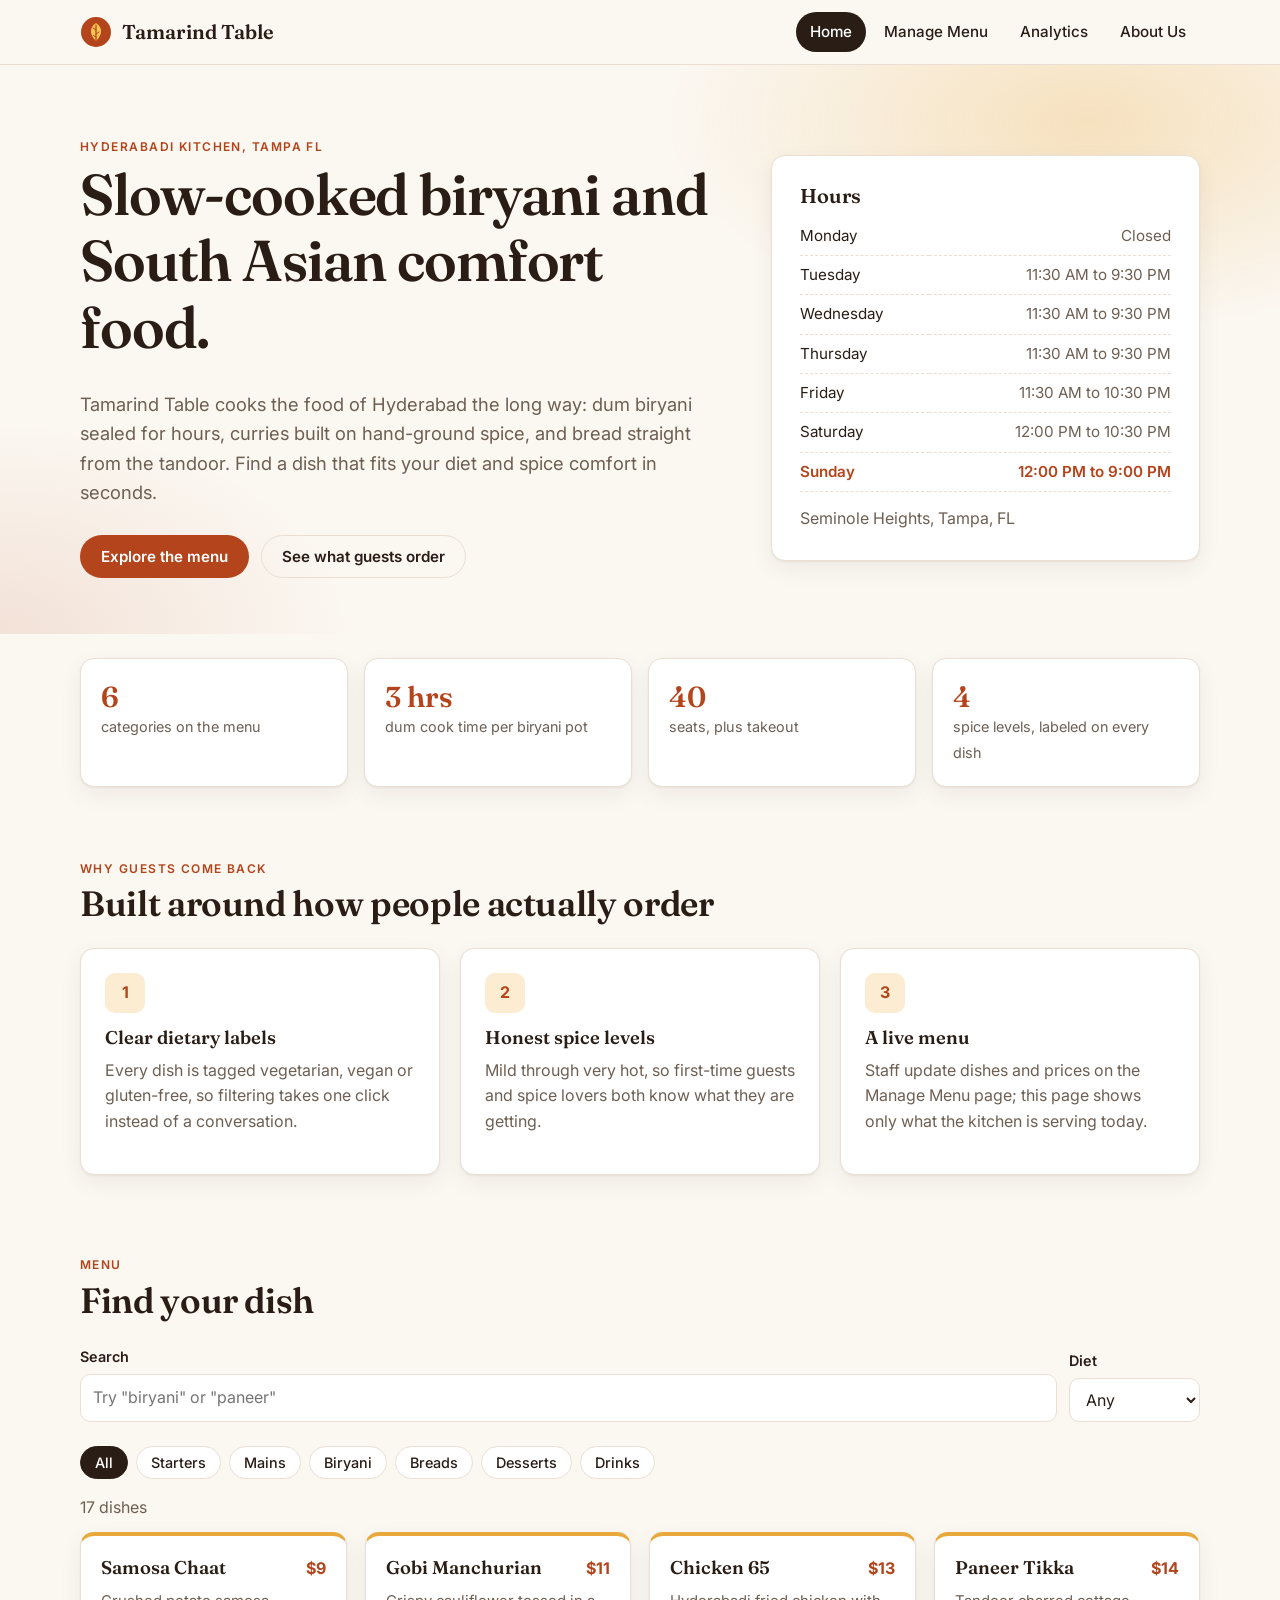
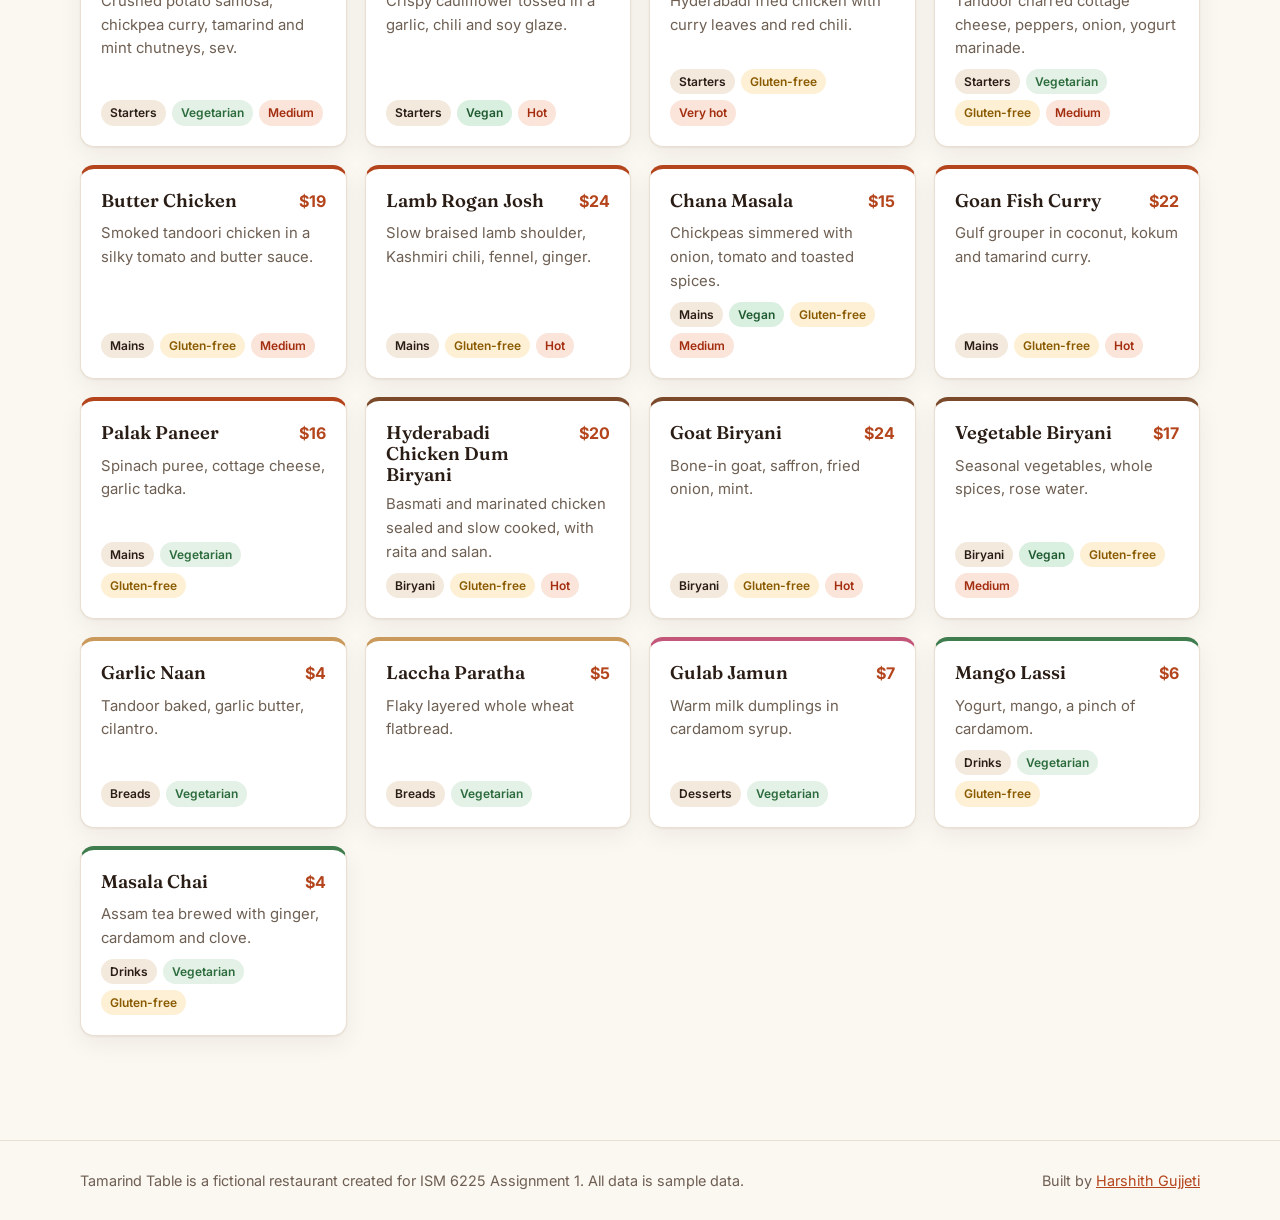
==== index.html @ 523777c0 "feat: add Tamarind Table restaurant site for Assignment 1 Home with filterable menu, mock CRUD menu " ====
<!DOCTYPE html>
<html lang="en">
<head>
  <meta charset="utf-8">
  <meta name="viewport" content="width=device-width, initial-scale=1">
  <title>Tamarind Table | Hyderabadi Kitchen in Tampa</title>
  <meta name="description" content="Tamarind Table is a Hyderabadi and South Asian kitchen in Tampa. Browse the menu by category, diet and spice level.">
  <link rel="icon" href="img/logo.svg" type="image/svg+xml">
  <link rel="preconnect" href="https://fonts.googleapis.com">
  <link rel="preconnect" href="https://fonts.gstatic.com" crossorigin>
  <link rel="stylesheet" href="https://fonts.googleapis.com/css2?family=Fraunces:opsz,wght@9..144,600&family=Inter:wght@400;500;600;700&display=swap">
  <link rel="stylesheet" href="css/main.css">
</head>
<body>
  <a class="skip" href="#main">Skip to content</a>
  <header class="site-header">
    <div class="wrap nav">
      <a class="brand" href="index.html"><img src="img/logo.svg" alt="" width="32" height="32">Tamarind Table</a>
      <button class="nav-toggle" type="button" aria-expanded="false" aria-controls="nav-links">Menu</button>
      <nav id="nav-links" aria-label="Main">
        <ul>
          <li><a href="index.html" aria-current="page">Home</a></li>
          <li><a href="managemenu.html">Manage Menu</a></li>
          <li><a href="analytics.html">Analytics</a></li>
          <li><a href="aboutus.html">About Us</a></li>
        </ul>
      </nav>
    </div>
  </header>

  <main id="main">
    <section class="hero">
      <div class="wrap hero-grid">
        <div>
          <p class="eyebrow">Hyderabadi kitchen, Tampa FL</p>
          <h1>Slow-cooked biryani and South Asian comfort food.</h1>
          <p class="lead">Tamarind Table cooks the food of Hyderabad the long way: dum biryani sealed for hours, curries built on hand-ground spice, and bread straight from the tandoor. Find a dish that fits your diet and spice comfort in seconds.</p>
          <div class="actions">
            <a class="btn btn-primary" href="#menu">Explore the menu</a>
            <a class="btn btn-ghost" href="analytics.html">See what guests order</a>
          </div>
        </div>
        <aside class="card hero-card" aria-labelledby="hours-title">
          <h2 id="hours-title">Hours</h2>
          <table class="hours">
            <tr data-day="1"><td>Monday</td><td>Closed</td></tr>
            <tr data-day="2"><td>Tuesday</td><td>11:30 AM to 9:30 PM</td></tr>
            <tr data-day="3"><td>Wednesday</td><td>11:30 AM to 9:30 PM</td></tr>
            <tr data-day="4"><td>Thursday</td><td>11:30 AM to 9:30 PM</td></tr>
            <tr data-day="5"><td>Friday</td><td>11:30 AM to 10:30 PM</td></tr>
            <tr data-day="6"><td>Saturday</td><td>12:00 PM to 10:30 PM</td></tr>
            <tr data-day="0"><td>Sunday</td><td>12:00 PM to 9:00 PM</td></tr>
          </table>
          <p class="muted" style="margin:14px 0 0">Seminole Heights, Tampa, FL</p>
        </aside>
      </div>
    </section>

    <section class="section" style="padding-top:24px">
      <div class="wrap stats">
        <div class="card stat"><b>6</b><span>categories on the menu</span></div>
        <div class="card stat"><b>3 hrs</b><span>dum cook time per biryani pot</span></div>
        <div class="card stat"><b>40</b><span>seats, plus takeout</span></div>
        <div class="card stat"><b>4</b><span>spice levels, labeled on every dish</span></div>
      </div>
    </section>

    <section class="section" style="padding-top:8px">
      <div class="wrap">
        <p class="eyebrow">Why guests come back</p>
        <h2>Built around how people actually order</h2>
        <div class="features" style="margin-top:24px">
          <div class="card feature"><div class="icon" aria-hidden="true">1</div><h3>Clear dietary labels</h3><p class="muted">Every dish is tagged vegetarian, vegan or gluten-free, so filtering takes one click instead of a conversation.</p></div>
          <div class="card feature"><div class="icon" aria-hidden="true">2</div><h3>Honest spice levels</h3><p class="muted">Mild through very hot, so first-time guests and spice lovers both know what they are getting.</p></div>
          <div class="card feature"><div class="icon" aria-hidden="true">3</div><h3>A live menu</h3><p class="muted">Staff update dishes and prices on the Manage Menu page; this page shows only what the kitchen is serving today.</p></div>
        </div>
      </div>
    </section>

    <section class="section" id="menu" style="padding-top:16px">
      <div class="wrap">
        <p class="eyebrow">Menu</p>
        <h2>Find your dish</h2>
        <div class="toolbar">
          <div class="grow">
            <label for="menu-search">Search</label>
            <input type="search" id="menu-search" placeholder="Try &quot;biryani&quot; or &quot;paneer&quot;">
          </div>
          <div>
            <label for="diet-filter">Diet</label>
            <select id="diet-filter">
              <option value="">Any</option>
              <option value="veg">Vegetarian</option>
              <option value="vegan">Vegan</option>
              <option value="gf">Gluten-free</option>
            </select>
          </div>
        </div>
        <div class="chips" id="category-chips" role="group" aria-label="Filter by category"></div>
        <p class="muted" id="menu-count" aria-live="polite" style="margin:16px 0 12px"></p>
        <div class="menu-grid" id="menu-grid"></div>
      </div>
    </section>
  </main>

  <footer class="site-footer">
    <div class="wrap">
      <span>Tamarind Table is a fictional restaurant created for ISM 6225 Assignment 1. All data is sample data.</span>
      <span>Built by <a href="aboutus.html">Harshith Gujjeti</a></span>
    </div>
  </footer>
  <script src="js/main.js" defer></script>
</body>
</html>
---- css/main.css ----
/* Tamarind Table: one shared stylesheet for every page */
:root {
  --bg: #fbf7f1;
  --surface: #ffffff;
  --ink: #2a1d15;
  --muted: #6e5f53;
  --line: #eadfd2;
  --accent: #b4441b;
  --accent-ink: #8f3412;
  --saffron: #e9a83b;
  --leaf: #3f7d4e;
  --radius: 14px;
  --shadow: 0 1px 2px rgba(42, 29, 21, .06), 0 8px 24px rgba(42, 29, 21, .06);
  --serif: "Fraunces", Georgia, serif;
  --sans: "Inter", system-ui, -apple-system, "Segoe UI", sans-serif;
}

* { box-sizing: border-box; }
html { scroll-behavior: smooth; }
body {
  margin: 0;
  background: var(--bg);
  color: var(--ink);
  font: 16px/1.6 var(--sans);
}
img { max-width: 100%; display: block; }
a { color: var(--accent); }
a:hover { color: var(--accent-ink); }
h1, h2, h3 { font-family: var(--serif); line-height: 1.15; margin: 0 0 .5em; font-weight: 600; }
h1 { font-size: clamp(2.2rem, 5vw, 3.6rem); letter-spacing: -.02em; }
h2 { font-size: clamp(1.6rem, 3vw, 2.2rem); letter-spacing: -.01em; }
h3 { font-size: 1.15rem; }
p { margin: 0 0 1em; }
:focus-visible { outline: 3px solid var(--saffron); outline-offset: 2px; border-radius: 4px; }

.wrap { width: min(1120px, 100% - 32px); margin-inline: auto; }
.section { padding: 64px 0; }
.eyebrow { text-transform: uppercase; letter-spacing: .12em; font-size: .75rem; font-weight: 600; color: var(--accent); margin-bottom: .5em; }
.lead { font-size: 1.15rem; color: var(--muted); max-width: 60ch; }
.muted { color: var(--muted); }

.skip { position: absolute; left: -999px; top: 8px; background: var(--ink); color: #fff; padding: 8px 14px; border-radius: 8px; z-index: 100; }
.skip:focus { left: 8px; }

/* Header + nav (same on every page) */
.site-header { position: sticky; top: 0; z-index: 50; background: rgba(251, 247, 241, .92); backdrop-filter: blur(8px); border-bottom: 1px solid var(--line); }
.nav { display: flex; align-items: center; justify-content: space-between; min-height: 64px; gap: 16px; }
.brand { display: flex; align-items: center; gap: 10px; text-decoration: none; color: var(--ink); font-family: var(--serif); font-size: 1.25rem; font-weight: 600; }
.nav ul { list-style: none; display: flex; gap: 4px; margin: 0; padding: 0; }
.nav ul a { display: block; padding: 8px 14px; border-radius: 999px; color: var(--ink); text-decoration: none; font-weight: 500; font-size: .95rem; }
.nav ul a:hover { background: #f3e9dc; }
.nav ul a[aria-current="page"] { background: var(--ink); color: #fff; }
.nav-toggle { display: none; background: none; border: 1px solid var(--line); border-radius: 8px; padding: 8px 12px; font: inherit; color: var(--ink); cursor: pointer; }

@media (max-width: 760px) {
  .nav-toggle { display: block; }
  .nav nav { display: none; position: absolute; left: 0; right: 0; top: 64px; background: var(--bg); border-bottom: 1px solid var(--line); padding: 8px 16px 16px; }
  .nav-open .nav nav { display: block; }
  .nav ul { flex-direction: column; }
}

/* Buttons + form controls */
.btn { display: inline-flex; align-items: center; justify-content: center; gap: 8px; padding: 11px 20px; border-radius: 999px; border: 1px solid transparent; font: 600 .95rem var(--sans); cursor: pointer; text-decoration: none; transition: background .15s, transform .15s; }
.btn:active { transform: translateY(1px); }
.btn-primary { background: var(--accent); color: #fff; }
.btn-primary:hover { background: var(--accent-ink); color: #fff; }
.btn-ghost { background: transparent; border-color: var(--line); color: var(--ink); }
.btn-ghost:hover { background: #f3e9dc; color: var(--ink); }
.btn-sm { padding: 6px 12px; font-size: .85rem; }
.btn-danger { background: transparent; border-color: #f0c9bb; color: #a32d0f; }
.btn-danger:hover { background: #fbe9e2; color: #a32d0f; }

label { font-weight: 600; font-size: .9rem; display: block; margin-bottom: 6px; }
input[type="text"], input[type="number"], input[type="search"], select, textarea {
  width: 100%; padding: 10px 12px; border: 1px solid var(--line); border-radius: 10px; background: #fff; font: inherit; color: var(--ink);
}
input:focus, select:focus, textarea:focus { outline: 2px solid var(--saffron); border-color: var(--saffron); }
textarea { resize: vertical; min-height: 80px; }

.card { background: var(--surface); border: 1px solid var(--line); border-radius: var(--radius); box-shadow: var(--shadow); }

/* Home: hero */
.hero { padding: 72px 0 56px; background:
  radial-gradient(600px 300px at 85% 10%, rgba(233, 168, 59, .28), transparent 70%),
  radial-gradient(500px 300px at 0% 100%, rgba(180, 68, 27, .12), transparent 70%); }
.hero-grid { display: grid; grid-template-columns: 1.2fr .8fr; gap: 48px; align-items: center; }
.hero .actions { display: flex; gap: 12px; flex-wrap: wrap; margin-top: 28px; }
.hero-card { padding: 28px; }
.hero-card h2 { font-size: 1.25rem; }
.hours { width: 100%; border-collapse: collapse; font-size: .95rem; }
.hours td { padding: 7px 0; border-bottom: 1px dashed var(--line); }
.hours td:last-child { text-align: right; color: var(--muted); }
.hours tr.today td { color: var(--accent); font-weight: 600; }

.stats { display: grid; grid-template-columns: repeat(4, 1fr); gap: 16px; }
.stat { padding: 20px; }
.stat b { display: block; font: 600 1.8rem var(--serif); color: var(--accent); }
.stat span { color: var(--muted); font-size: .9rem; }

.features { display: grid; grid-template-columns: repeat(3, 1fr); gap: 20px; }
.feature { padding: 24px; }
.feature .icon { width: 40px; height: 40px; border-radius: 10px; display: grid; place-items: center; background: #fbecd2; color: var(--accent); font-weight: 700; margin-bottom: 14px; }

/* Home: menu explorer */
.toolbar { display: flex; flex-wrap: wrap; gap: 12px; align-items: end; margin: 24px 0; }
.toolbar .grow { flex: 1 1 220px; }
.chips { display: flex; flex-wrap: wrap; gap: 8px; }
.chip { border: 1px solid var(--line); background: #fff; border-radius: 999px; padding: 7px 14px; font: 500 .9rem var(--sans); cursor: pointer; color: var(--ink); }
.chip[aria-pressed="true"] { background: var(--ink); border-color: var(--ink); color: #fff; }
.menu-grid { display: grid; grid-template-columns: repeat(auto-fill, minmax(260px, 1fr)); gap: 18px; }
.dish { padding: 20px; display: flex; flex-direction: column; gap: 8px; border-top: 4px solid var(--cat, var(--accent)); }
.dish-head { display: flex; justify-content: space-between; gap: 12px; align-items: baseline; }
.dish h3 { margin: 0; }
.price { font-weight: 700; color: var(--accent); white-space: nowrap; }
.dish p { margin: 0; color: var(--muted); font-size: .93rem; flex: 1; }
.tags { display: flex; flex-wrap: wrap; gap: 6px; }
.tag { font-size: .75rem; font-weight: 600; padding: 3px 9px; border-radius: 999px; background: #f3e9dc; color: var(--ink); }
.tag.veg { background: #e3f1e6; color: #2c6b3c; }
.tag.vegan { background: #d9efe0; color: #1f5a30; }
.tag.gf { background: #fdf0d5; color: #8a5a00; }
.tag.spice { background: #fbe4da; color: #a32d0f; }
.empty { padding: 32px; text-align: center; color: var(--muted); grid-column: 1 / -1; }

/* Manage page (CRUD) */
.crud { display: grid; grid-template-columns: 360px 1fr; gap: 24px; align-items: start; }
.panel { padding: 24px; }
.form-row { margin-bottom: 14px; }
.form-2 { display: grid; grid-template-columns: 1fr 1fr; gap: 12px; }
.checks { display: flex; flex-wrap: wrap; gap: 14px; }
.checks label { font-weight: 500; display: flex; align-items: center; gap: 6px; margin: 0; }
.form-actions { display: flex; gap: 10px; flex-wrap: wrap; margin-top: 18px; }
.table-wrap { overflow-x: auto; }
table.data { width: 100%; border-collapse: collapse; font-size: .93rem; }
.data th, .data td { padding: 12px 10px; text-align: left; border-bottom: 1px solid var(--line); vertical-align: middle; }
.data th { font-size: .78rem; text-transform: uppercase; letter-spacing: .06em; color: var(--muted); }
.data td.num, .data th.num { text-align: right; }
.data tr.editing td { background: #fff7e8; }
.row-actions { display: flex; gap: 6px; justify-content: flex-end; }
.status-dot { display: inline-block; width: 8px; height: 8px; border-radius: 50%; margin-right: 6px; background: var(--leaf); }
.status-dot.off { background: #c9b8a8; }
.toast { min-height: 1.6em; margin: 0 0 12px; font-weight: 600; color: var(--leaf); }
.toast.error { color: #a32d0f; }

/* Analytics */
.kpis { display: grid; grid-template-columns: repeat(4, 1fr); gap: 16px; margin-bottom: 24px; }
.charts { display: grid; grid-template-columns: repeat(2, 1fr); gap: 20px; }
.chart-card { padding: 22px; }
.chart-card h3 { margin-bottom: 2px; }
.chart-card .muted { font-size: .88rem; margin-bottom: 14px; }
.chart-box { position: relative; height: 280px; }
.note { font-size: .88rem; color: var(--muted); margin-top: 20px; }

/* About */
.profile { display: grid; grid-template-columns: 280px 1fr; gap: 32px; align-items: start; }
.avatar { width: 120px; height: 120px; border-radius: 50%; display: grid; place-items: center; background: linear-gradient(135deg, var(--accent), var(--saffron)); color: #fff; font: 600 2.6rem var(--serif); margin-bottom: 16px; }
.profile-card { padding: 28px; position: sticky; top: 88px; }
.profile-card ul { list-style: none; padding: 0; margin: 16px 0 0; }
.profile-card li { padding: 6px 0; border-top: 1px solid var(--line); font-size: .93rem; }
.prose h2 { margin-top: 1.4em; }
.prose h2:first-child { margin-top: 0; }
.steps { counter-reset: s; list-style: none; padding: 0; }
.steps li { counter-increment: s; position: relative; padding: 0 0 16px 44px; }
.steps li::before { content: counter(s); position: absolute; left: 0; top: 0; width: 30px; height: 30px; border-radius: 50%; background: #fbecd2; color: var(--accent); font-weight: 700; display: grid; place-items: center; font-size: .9rem; }
.tech { display: grid; grid-template-columns: repeat(auto-fill, minmax(200px, 1fr)); gap: 12px; padding: 0; list-style: none; }
.tech li { padding: 14px 16px; }
.tech b { display: block; }
.tech span { font-size: .88rem; color: var(--muted); }

/* Page header (non-home pages) */
.page-head { padding: 48px 0 8px; }

/* Footer */
.site-footer { border-top: 1px solid var(--line); padding: 28px 0; margin-top: 40px; font-size: .9rem; color: var(--muted); }
.site-footer .wrap { display: flex; justify-content: space-between; gap: 16px; flex-wrap: wrap; }

@media (max-width: 900px) {
  /* minmax(0, 1fr) lets the wide table scroll inside its card instead of stretching the page */
  .hero-grid, .crud, .profile, .charts { grid-template-columns: minmax(0, 1fr); }
  .stats, .kpis { grid-template-columns: repeat(2, 1fr); }
  .features { grid-template-columns: 1fr; }
  .profile-card { position: static; }
}
@media (max-width: 420px) {
  .form-2 { grid-template-columns: 1fr; }
}
@media (prefers-reduced-motion: reduce) {
  html { scroll-behavior: auto; }
  .btn { transition: none; }
}
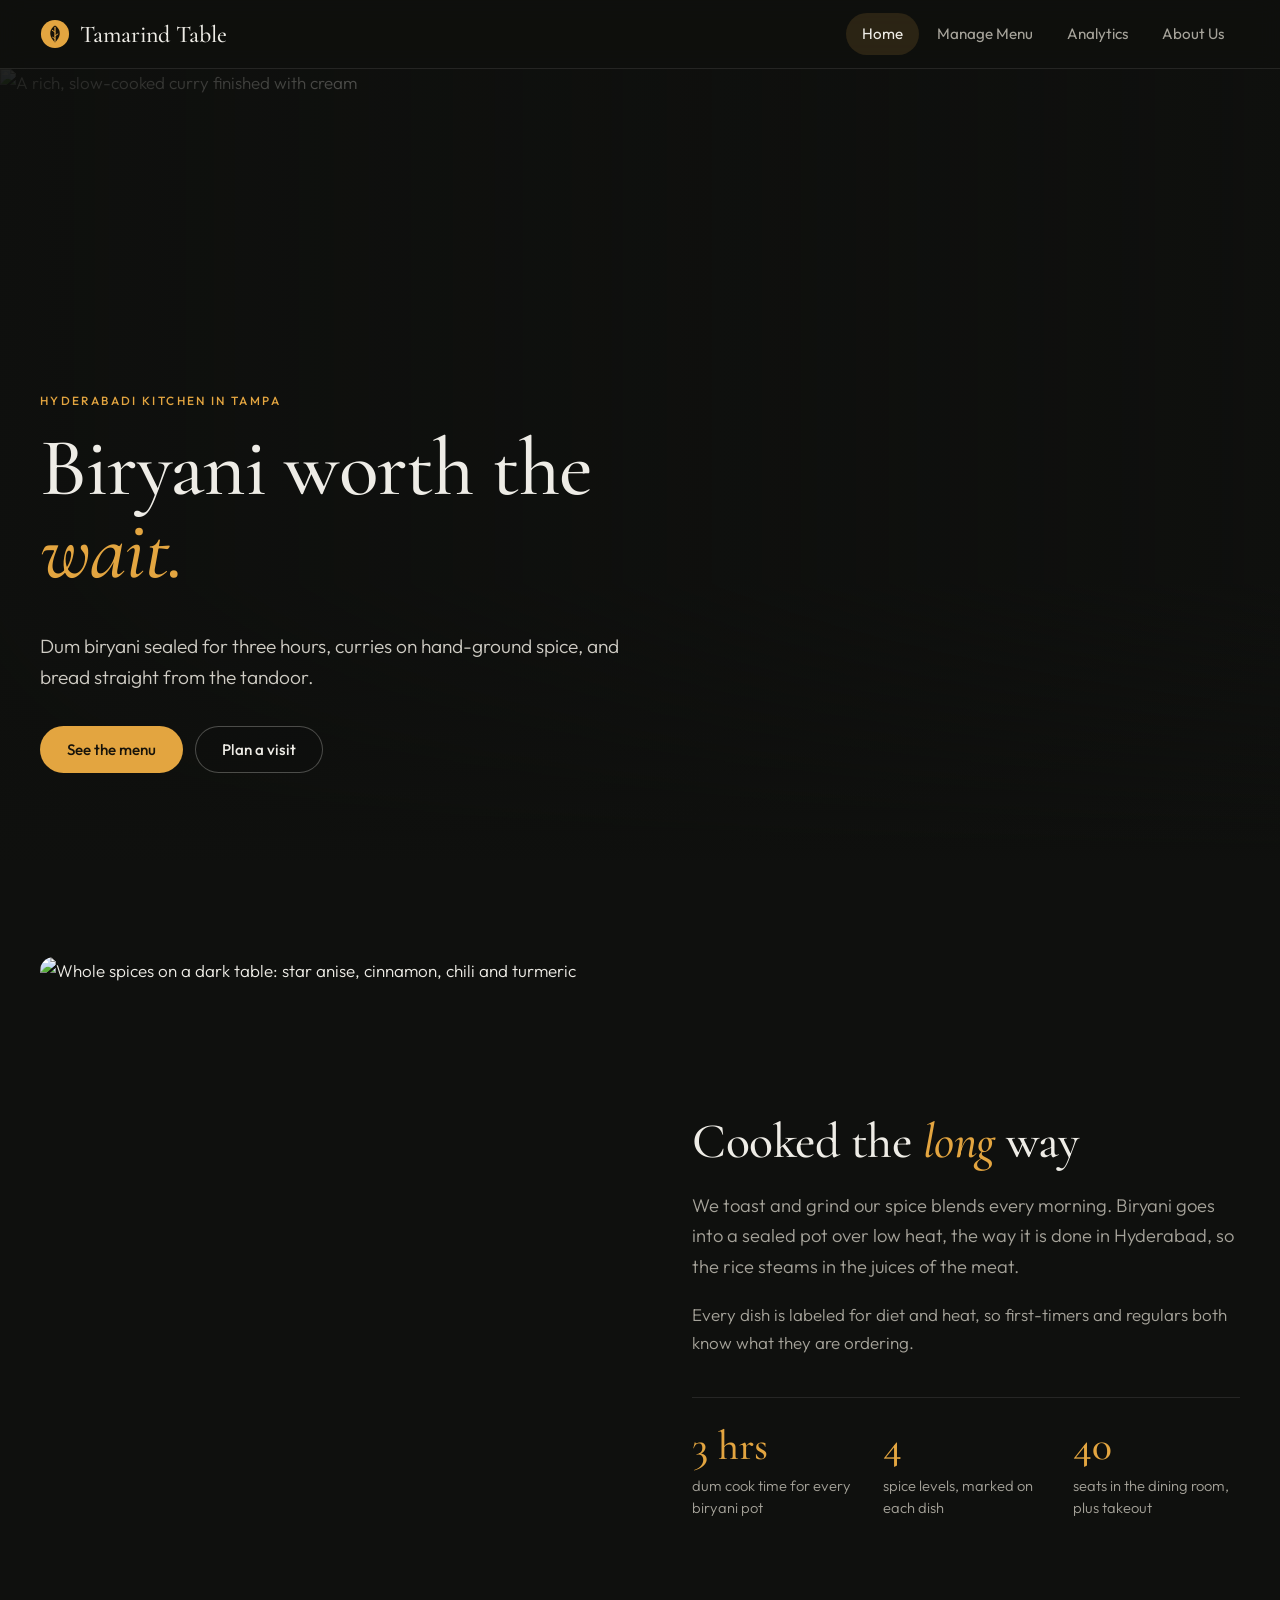
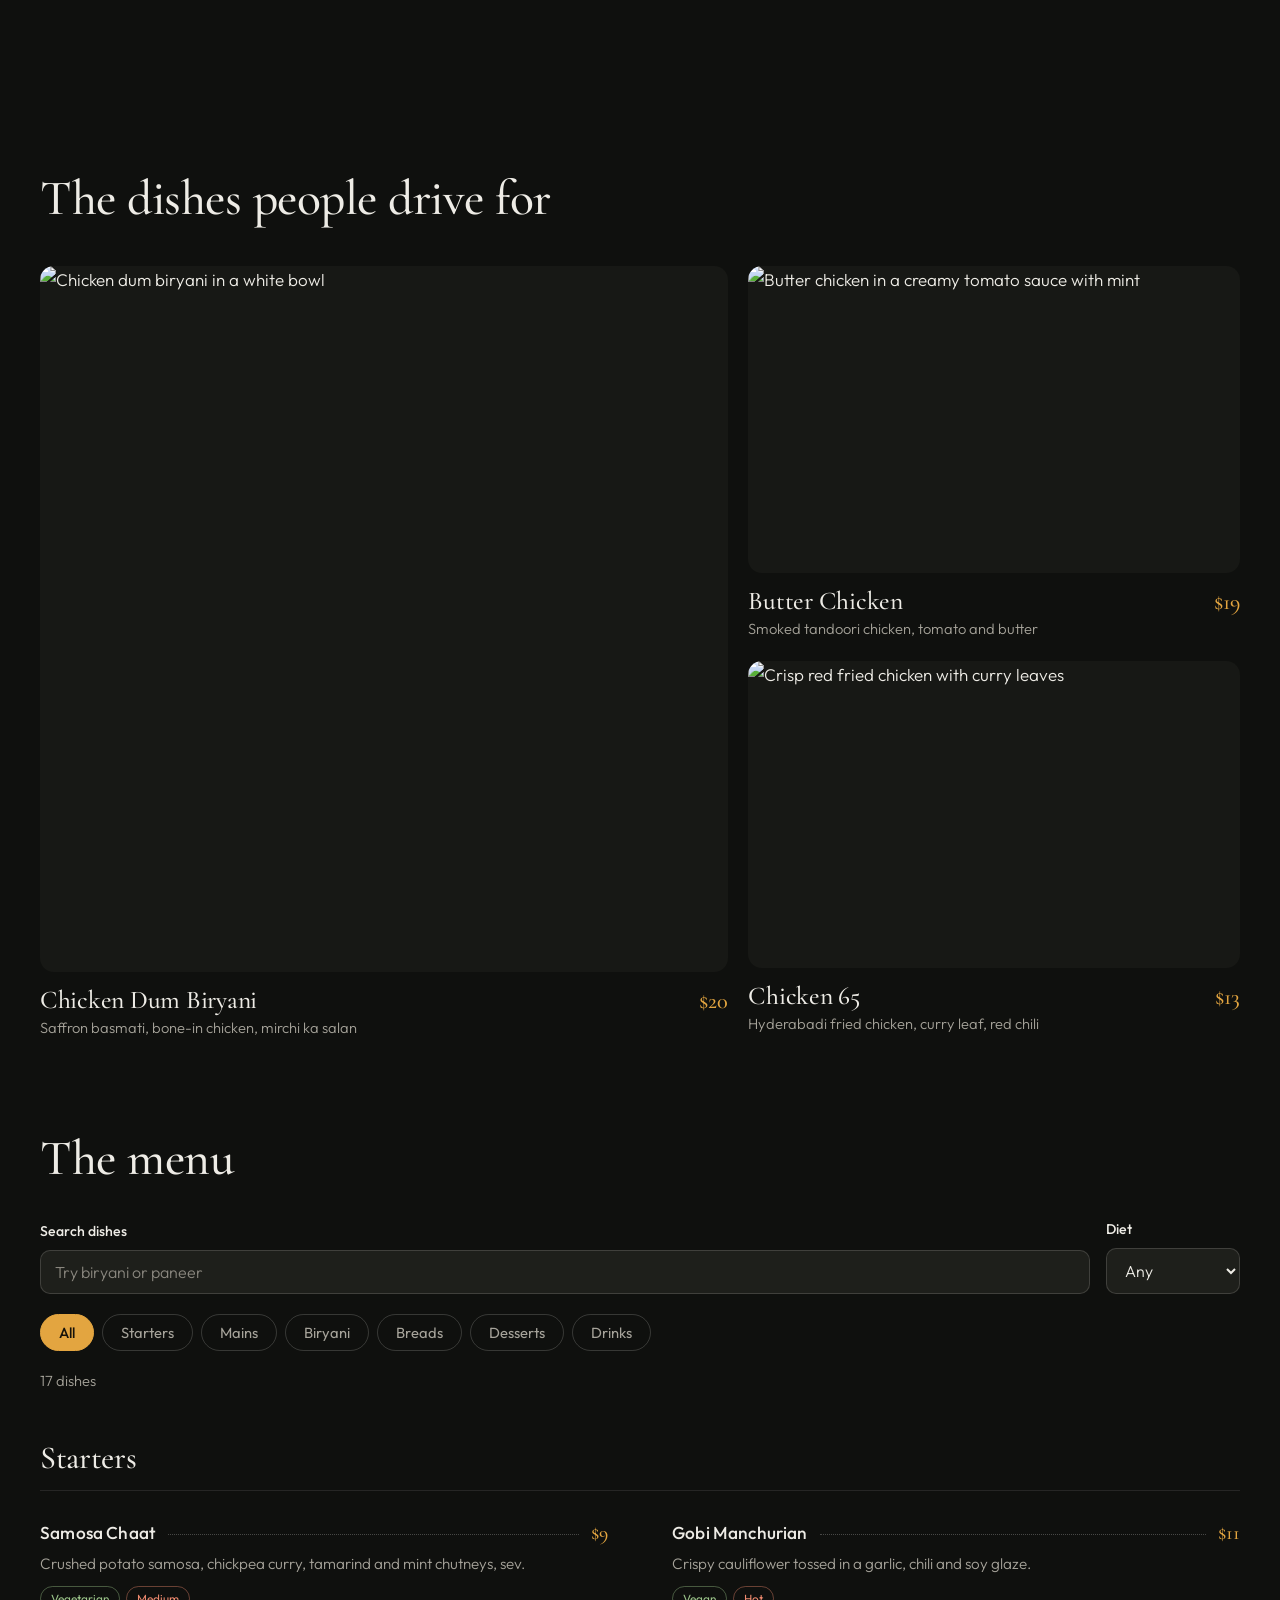
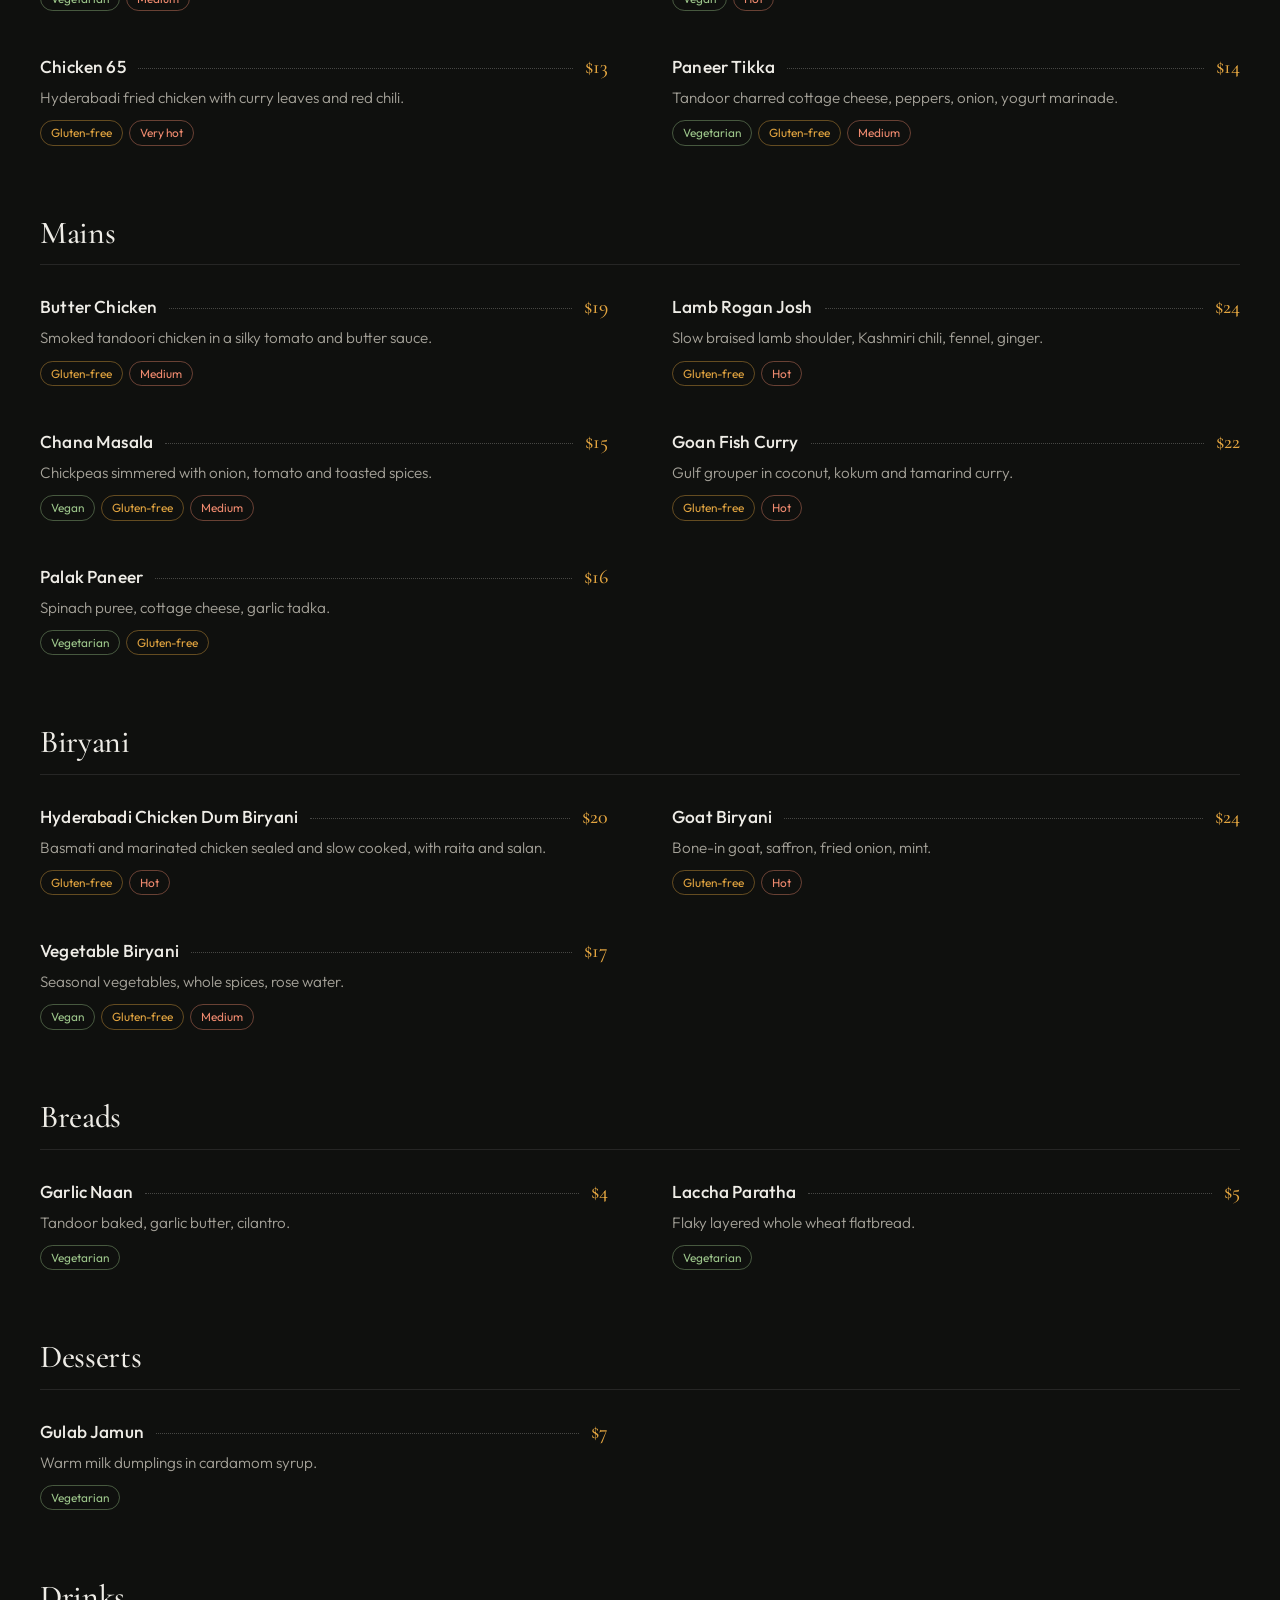
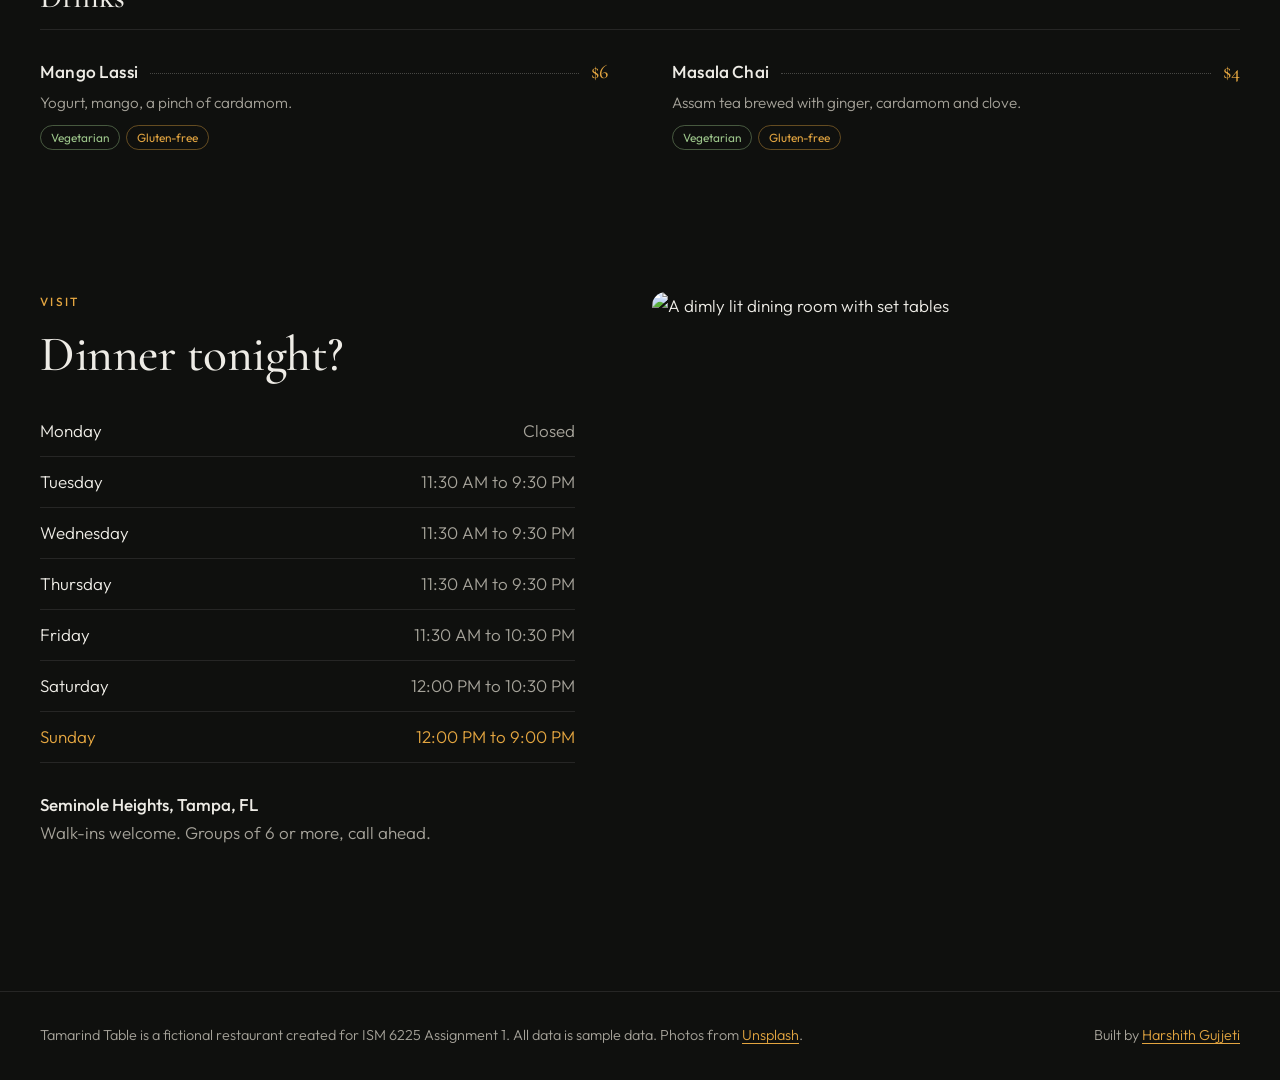
==== commit c986e319: "style: redesign site with dark dining theme and food photography Dark theme with a single saffron ac" ====
--- a/index.html
+++ b/index.html
@@ -4,18 +4,21 @@
   <meta charset="utf-8">
   <meta name="viewport" content="width=device-width, initial-scale=1">
   <title>Tamarind Table | Hyderabadi Kitchen in Tampa</title>
-  <meta name="description" content="Tamarind Table is a Hyderabadi and South Asian kitchen in Tampa. Browse the menu by category, diet and spice level.">
+  <meta name="description" content="Tamarind Table is a Hyderabadi kitchen in Tampa. Dum biryani, slow curries and tandoor breads. Browse the menu by category, diet and spice level.">
+  <meta name="theme-color" content="#0f100e">
   <link rel="icon" href="img/logo.svg" type="image/svg+xml">
+  <link rel="preconnect" href="https://images.unsplash.com">
   <link rel="preconnect" href="https://fonts.googleapis.com">
   <link rel="preconnect" href="https://fonts.gstatic.com" crossorigin>
-  <link rel="stylesheet" href="https://fonts.googleapis.com/css2?family=Fraunces:opsz,wght@9..144,600&family=Inter:wght@400;500;600;700&display=swap">
+  <link rel="stylesheet" href="https://fonts.googleapis.com/css2?family=Cormorant+Garamond:ital,wght@0,500;1,500&family=Outfit:wght@300;400;500&display=swap">
   <link rel="stylesheet" href="css/main.css">
+  <script>document.documentElement.classList.add('js')</script>
 </head>
 <body>
   <a class="skip" href="#main">Skip to content</a>
   <header class="site-header">
     <div class="wrap nav">
-      <a class="brand" href="index.html"><img src="img/logo.svg" alt="" width="32" height="32">Tamarind Table</a>
+      <a class="brand" href="index.html"><img src="img/logo.svg" alt="" width="30" height="30">Tamarind Table</a>
       <button class="nav-toggle" type="button" aria-expanded="false" aria-controls="nav-links">Menu</button>
       <nav id="nav-links" aria-label="Main">
         <ul>
@@ -30,61 +33,74 @@
 
   <main id="main">
     <section class="hero">
-      <div class="wrap hero-grid">
-        <div>
-          <p class="eyebrow">Hyderabadi kitchen, Tampa FL</p>
-          <h1>Slow-cooked biryani and South Asian comfort food.</h1>
-          <p class="lead">Tamarind Table cooks the food of Hyderabad the long way: dum biryani sealed for hours, curries built on hand-ground spice, and bread straight from the tandoor. Find a dish that fits your diet and spice comfort in seconds.</p>
+      <div class="hero-media">
+        <img src="https://images.unsplash.com/photo-1603894584373-5ac82b2ae398?auto=format&fit=crop&w=1600&q=70"
+             srcset="https://images.unsplash.com/photo-1603894584373-5ac82b2ae398?auto=format&fit=crop&w=800&q=70 800w,
+                     https://images.unsplash.com/photo-1603894584373-5ac82b2ae398?auto=format&fit=crop&w=1600&q=70 1600w,
+                     https://images.unsplash.com/photo-1603894584373-5ac82b2ae398?auto=format&fit=crop&w=2400&q=70 2400w"
+             sizes="100vw" alt="A rich, slow-cooked curry finished with cream" fetchpriority="high">
+      </div>
+      <div class="wrap">
+        <div class="hero-copy">
+          <p class="eyebrow">Hyderabadi kitchen in Tampa</p>
+          <h1>Biryani worth the <em>wait.</em></h1>
+          <p class="lead">Dum biryani sealed for three hours, curries on hand-ground spice, and bread straight from the tandoor.</p>
           <div class="actions">
-            <a class="btn btn-primary" href="#menu">Explore the menu</a>
-            <a class="btn btn-ghost" href="analytics.html">See what guests order</a>
+            <a class="btn btn-primary" href="#menu">See the menu</a>
+            <a class="btn btn-ghost" href="#visit">Plan a visit</a>
           </div>
-        </div>
-        <aside class="card hero-card" aria-labelledby="hours-title">
-          <h2 id="hours-title">Hours</h2>
-          <table class="hours">
-            <tr data-day="1"><td>Monday</td><td>Closed</td></tr>
-            <tr data-day="2"><td>Tuesday</td><td>11:30 AM to 9:30 PM</td></tr>
-            <tr data-day="3"><td>Wednesday</td><td>11:30 AM to 9:30 PM</td></tr>
-            <tr data-day="4"><td>Thursday</td><td>11:30 AM to 9:30 PM</td></tr>
-            <tr data-day="5"><td>Friday</td><td>11:30 AM to 10:30 PM</td></tr>
-            <tr data-day="6"><td>Saturday</td><td>12:00 PM to 10:30 PM</td></tr>
-            <tr data-day="0"><td>Sunday</td><td>12:00 PM to 9:00 PM</td></tr>
-          </table>
-          <p class="muted" style="margin:14px 0 0">Seminole Heights, Tampa, FL</p>
-        </aside>
-      </div>
-    </section>
-
-    <section class="section" style="padding-top:24px">
-      <div class="wrap stats">
-        <div class="card stat"><b>6</b><span>categories on the menu</span></div>
-        <div class="card stat"><b>3 hrs</b><span>dum cook time per biryani pot</span></div>
-        <div class="card stat"><b>40</b><span>seats, plus takeout</span></div>
-        <div class="card stat"><b>4</b><span>spice levels, labeled on every dish</span></div>
-      </div>
-    </section>
-
-    <section class="section" style="padding-top:8px">
-      <div class="wrap">
-        <p class="eyebrow">Why guests come back</p>
-        <h2>Built around how people actually order</h2>
-        <div class="features" style="margin-top:24px">
-          <div class="card feature"><div class="icon" aria-hidden="true">1</div><h3>Clear dietary labels</h3><p class="muted">Every dish is tagged vegetarian, vegan or gluten-free, so filtering takes one click instead of a conversation.</p></div>
-          <div class="card feature"><div class="icon" aria-hidden="true">2</div><h3>Honest spice levels</h3><p class="muted">Mild through very hot, so first-time guests and spice lovers both know what they are getting.</p></div>
-          <div class="card feature"><div class="icon" aria-hidden="true">3</div><h3>A live menu</h3><p class="muted">Staff update dishes and prices on the Manage Menu page; this page shows only what the kitchen is serving today.</p></div>
         </div>
       </div>
     </section>
 
-    <section class="section" id="menu" style="padding-top:16px">
+    <section class="section">
+      <div class="wrap story">
+        <div class="story-media reveal">
+          <img src="https://images.unsplash.com/photo-1716816211590-c15a328a5ff0?auto=format&fit=crop&w=1000&h=1250&q=70"
+               srcset="https://images.unsplash.com/photo-1716816211590-c15a328a5ff0?auto=format&fit=crop&w=600&h=750&q=70 600w,
+                       https://images.unsplash.com/photo-1716816211590-c15a328a5ff0?auto=format&fit=crop&w=1000&h=1250&q=70 1000w"
+               sizes="(max-width: 900px) 100vw, 50vw" alt="Whole spices on a dark table: star anise, cinnamon, chili and turmeric" loading="lazy" width="1000" height="1250">
+        </div>
+        <div class="reveal">
+          <h2>Cooked the <em>long</em> way</h2>
+          <p class="lead">We toast and grind our spice blends every morning. Biryani goes into a sealed pot over low heat, the way it is done in Hyderabad, so the rice steams in the juices of the meat.</p>
+          <p class="muted">Every dish is labeled for diet and heat, so first-timers and regulars both know what they are ordering.</p>
+          <div class="facts">
+            <div><b>3 hrs</b><span>dum cook time for every biryani pot</span></div>
+            <div><b>4</b><span>spice levels, marked on each dish</span></div>
+            <div><b>40</b><span>seats in the dining room, plus takeout</span></div>
+          </div>
+        </div>
+      </div>
+    </section>
+
+    <section class="section" style="padding-top:0">
       <div class="wrap">
-        <p class="eyebrow">Menu</p>
-        <h2>Find your dish</h2>
+        <h2 class="reveal">The dishes people drive for</h2>
+        <div class="bento">
+          <figure class="big reveal">
+            <div class="shot"><img src="https://images.unsplash.com/photo-1631515243349-e0cb75fb8d3a?auto=format&fit=crop&w=1200&h=1300&q=70" alt="Chicken dum biryani in a white bowl" loading="lazy"></div>
+            <figcaption><div><h3>Chicken Dum Biryani</h3><p>Saffron basmati, bone-in chicken, mirchi ka salan</p></div><span class="price" data-dish-price="10"></span></figcaption>
+          </figure>
+          <figure class="reveal">
+            <div class="shot"><img src="https://images.unsplash.com/photo-1772730064951-89b427965dbc?auto=format&fit=crop&w=900&h=560&q=70" alt="Butter chicken in a creamy tomato sauce with mint" loading="lazy"></div>
+            <figcaption><div><h3>Butter Chicken</h3><p>Smoked tandoori chicken, tomato and butter</p></div><span class="price" data-dish-price="5"></span></figcaption>
+          </figure>
+          <figure class="reveal">
+            <div class="shot"><img src="https://images.unsplash.com/photo-1610057099431-d73a1c9d2f2f?auto=format&fit=crop&w=900&h=560&q=70" alt="Crisp red fried chicken with curry leaves" loading="lazy"></div>
+            <figcaption><div><h3>Chicken 65</h3><p>Hyderabadi fried chicken, curry leaf, red chili</p></div><span class="price" data-dish-price="3"></span></figcaption>
+          </figure>
+        </div>
+      </div>
+    </section>
+
+    <section class="section" id="menu" style="padding-top:0">
+      <div class="wrap">
+        <h2>The menu</h2>
         <div class="toolbar">
           <div class="grow">
-            <label for="menu-search">Search</label>
-            <input type="search" id="menu-search" placeholder="Try &quot;biryani&quot; or &quot;paneer&quot;">
+            <label for="menu-search">Search dishes</label>
+            <input type="search" id="menu-search" placeholder="Try biryani or paneer">
           </div>
           <div>
             <label for="diet-filter">Diet</label>
@@ -97,15 +113,37 @@
           </div>
         </div>
         <div class="chips" id="category-chips" role="group" aria-label="Filter by category"></div>
-        <p class="muted" id="menu-count" aria-live="polite" style="margin:16px 0 12px"></p>
-        <div class="menu-grid" id="menu-grid"></div>
+        <p class="muted" id="menu-count" aria-live="polite" style="margin:18px 0 0;font-size:.92rem"></p>
+        <div id="menu-grid"></div>
+      </div>
+    </section>
+
+    <section class="section" id="visit" style="padding-top:24px">
+      <div class="wrap visit">
+        <div class="reveal">
+          <p class="eyebrow">Visit</p>
+          <h2>Dinner tonight?</h2>
+          <table class="hours">
+            <tr data-day="1"><td>Monday</td><td>Closed</td></tr>
+            <tr data-day="2"><td>Tuesday</td><td>11:30 AM to 9:30 PM</td></tr>
+            <tr data-day="3"><td>Wednesday</td><td>11:30 AM to 9:30 PM</td></tr>
+            <tr data-day="4"><td>Thursday</td><td>11:30 AM to 9:30 PM</td></tr>
+            <tr data-day="5"><td>Friday</td><td>11:30 AM to 10:30 PM</td></tr>
+            <tr data-day="6"><td>Saturday</td><td>12:00 PM to 10:30 PM</td></tr>
+            <tr data-day="0"><td>Sunday</td><td>12:00 PM to 9:00 PM</td></tr>
+          </table>
+          <address class="address"><b>Seminole Heights, Tampa, FL</b>Walk-ins welcome. Groups of 6 or more, call ahead.</address>
+        </div>
+        <div class="visit-media reveal">
+          <img src="https://images.unsplash.com/photo-1709548145082-04d0cde481d4?auto=format&fit=crop&w=1100&h=900&q=70" alt="A dimly lit dining room with set tables" loading="lazy">
+        </div>
       </div>
     </section>
   </main>
 
   <footer class="site-footer">
     <div class="wrap">
-      <span>Tamarind Table is a fictional restaurant created for ISM 6225 Assignment 1. All data is sample data.</span>
+      <span>Tamarind Table is a fictional restaurant created for ISM 6225 Assignment 1. All data is sample data. Photos from <a href="https://unsplash.com" rel="noopener">Unsplash</a>.</span>
       <span>Built by <a href="aboutus.html">Harshith Gujjeti</a></span>
     </div>
   </footer>
--- a/css/main.css
+++ b/css/main.css
@@ -1,189 +1,268 @@
-/* Tamarind Table: one shared stylesheet for every page */
+/* Tamarind Table: one shared stylesheet for every page.
+   Dark-only by design (evening dining room). One accent: saffron.
+   Radius rule: buttons and chips are pills, cards and images 14px, inputs 10px. */
 :root {
-  --bg: #fbf7f1;
-  --surface: #ffffff;
-  --ink: #2a1d15;
-  --muted: #6e5f53;
-  --line: #eadfd2;
-  --accent: #b4441b;
-  --accent-ink: #8f3412;
-  --saffron: #e9a83b;
-  --leaf: #3f7d4e;
+  --bg: #0f100e;
+  --surface: #171815;
+  --surface-2: #1e1f1b;
+  --ink: #eeece6;
+  --muted: #a6a39a;
+  --line: rgba(238, 236, 230, .1);
+  --accent: #e3a540;
+  --accent-hover: #f0b95c;
+  --on-accent: #17130a;
+  --danger: #ef8a6f;
+  --ok: #9cc58a;
   --radius: 14px;
-  --shadow: 0 1px 2px rgba(42, 29, 21, .06), 0 8px 24px rgba(42, 29, 21, .06);
-  --serif: "Fraunces", Georgia, serif;
-  --sans: "Inter", system-ui, -apple-system, "Segoe UI", sans-serif;
+  --shadow: 0 1px 0 rgba(255, 255, 255, .04) inset, 0 20px 40px -24px rgba(0, 0, 0, .6);
+  --serif: "Cormorant Garamond", "Times New Roman", serif;
+  --sans: "Outfit", system-ui, -apple-system, "Segoe UI", sans-serif;
+  --ease: cubic-bezier(.16, 1, .3, 1);
+  color-scheme: dark;
 }
 
 * { box-sizing: border-box; }
-html { scroll-behavior: smooth; }
+html { scroll-behavior: smooth; scroll-padding-top: 80px; }
 body {
   margin: 0;
   background: var(--bg);
   color: var(--ink);
-  font: 16px/1.6 var(--sans);
+  font: 300 17px/1.65 var(--sans);
+  -webkit-font-smoothing: antialiased;
 }
 img { max-width: 100%; display: block; }
-a { color: var(--accent); }
-a:hover { color: var(--accent-ink); }
-h1, h2, h3 { font-family: var(--serif); line-height: 1.15; margin: 0 0 .5em; font-weight: 600; }
-h1 { font-size: clamp(2.2rem, 5vw, 3.6rem); letter-spacing: -.02em; }
-h2 { font-size: clamp(1.6rem, 3vw, 2.2rem); letter-spacing: -.01em; }
-h3 { font-size: 1.15rem; }
+a { color: var(--accent); text-underline-offset: 3px; }
+a:hover { color: var(--accent-hover); }
+b, strong { font-weight: 500; }
+h1, h2, h3 { font-family: var(--serif); font-weight: 500; line-height: 1.08; margin: 0 0 .45em; letter-spacing: -.01em; }
+h1 { font-size: clamp(2.6rem, 6vw, 4.6rem); }
+h2 { font-size: clamp(2rem, 4vw, 3.1rem); }
+h3 { font-size: 1.45rem; }
+/* Cormorant defaults to old-style figures; prices and stats read better as lining numbers */
+.price, .facts b, .stat b, .steps li::before { font-variant-numeric: lining-nums; }
+h1 em, h2 em { font-style: italic; color: var(--accent); padding-bottom: .05em; }
 p { margin: 0 0 1em; }
-:focus-visible { outline: 3px solid var(--saffron); outline-offset: 2px; border-radius: 4px; }
-
-.wrap { width: min(1120px, 100% - 32px); margin-inline: auto; }
-.section { padding: 64px 0; }
-.eyebrow { text-transform: uppercase; letter-spacing: .12em; font-size: .75rem; font-weight: 600; color: var(--accent); margin-bottom: .5em; }
-.lead { font-size: 1.15rem; color: var(--muted); max-width: 60ch; }
+:focus-visible { outline: 2px solid var(--accent); outline-offset: 3px; border-radius: 6px; }
+
+.wrap { width: min(1200px, 100% - 32px); margin-inline: auto; }
+.section { padding: 96px 0; }
+.eyebrow { text-transform: uppercase; letter-spacing: .2em; font-size: .74rem; font-weight: 500; color: var(--accent); margin-bottom: 1rem; }
+.lead { font-size: 1.15rem; color: var(--muted); max-width: 58ch; }
 .muted { color: var(--muted); }
 
-.skip { position: absolute; left: -999px; top: 8px; background: var(--ink); color: #fff; padding: 8px 14px; border-radius: 8px; z-index: 100; }
+.skip { position: absolute; left: -999px; top: 8px; background: var(--accent); color: var(--on-accent); padding: 8px 14px; border-radius: 999px; z-index: 100; }
 .skip:focus { left: 8px; }
 
 /* Header + nav (same on every page) */
-.site-header { position: sticky; top: 0; z-index: 50; background: rgba(251, 247, 241, .92); backdrop-filter: blur(8px); border-bottom: 1px solid var(--line); }
-.nav { display: flex; align-items: center; justify-content: space-between; min-height: 64px; gap: 16px; }
-.brand { display: flex; align-items: center; gap: 10px; text-decoration: none; color: var(--ink); font-family: var(--serif); font-size: 1.25rem; font-weight: 600; }
-.nav ul { list-style: none; display: flex; gap: 4px; margin: 0; padding: 0; }
-.nav ul a { display: block; padding: 8px 14px; border-radius: 999px; color: var(--ink); text-decoration: none; font-weight: 500; font-size: .95rem; }
-.nav ul a:hover { background: #f3e9dc; }
-.nav ul a[aria-current="page"] { background: var(--ink); color: #fff; }
-.nav-toggle { display: none; background: none; border: 1px solid var(--line); border-radius: 8px; padding: 8px 12px; font: inherit; color: var(--ink); cursor: pointer; }
+.site-header { position: sticky; top: 0; z-index: 50; background: rgba(15, 16, 14, .78); backdrop-filter: blur(14px) saturate(140%); -webkit-backdrop-filter: blur(14px) saturate(140%); border-bottom: 1px solid var(--line); }
+.nav { display: flex; align-items: center; justify-content: space-between; height: 68px; gap: 16px; }
+.brand { display: flex; align-items: center; gap: 10px; text-decoration: none; color: var(--ink); font: 500 1.5rem var(--serif); }
+.brand:hover { color: var(--ink); }
+.nav ul { list-style: none; display: flex; gap: 2px; margin: 0; padding: 0; }
+.nav ul a { display: block; padding: 8px 16px; border-radius: 999px; color: var(--muted); text-decoration: none; font-weight: 400; font-size: .95rem; transition: color .2s, background .2s; }
+.nav ul a:hover { color: var(--ink); background: rgba(255, 255, 255, .05); }
+.nav ul a[aria-current="page"] { color: var(--ink); background: rgba(227, 165, 64, .14); }
+.nav-toggle { display: none; background: none; border: 1px solid var(--line); border-radius: 999px; padding: 7px 16px; font: 400 .95rem var(--sans); color: var(--ink); cursor: pointer; }
 
 @media (max-width: 760px) {
   .nav-toggle { display: block; }
-  .nav nav { display: none; position: absolute; left: 0; right: 0; top: 64px; background: var(--bg); border-bottom: 1px solid var(--line); padding: 8px 16px 16px; }
+  .nav nav { display: none; position: absolute; left: 0; right: 0; top: 68px; background: var(--bg); border-bottom: 1px solid var(--line); padding: 8px 16px 16px; }
   .nav-open .nav nav { display: block; }
   .nav ul { flex-direction: column; }
+  .nav ul a { padding: 12px 16px; }
 }
 
 /* Buttons + form controls */
-.btn { display: inline-flex; align-items: center; justify-content: center; gap: 8px; padding: 11px 20px; border-radius: 999px; border: 1px solid transparent; font: 600 .95rem var(--sans); cursor: pointer; text-decoration: none; transition: background .15s, transform .15s; }
-.btn:active { transform: translateY(1px); }
-.btn-primary { background: var(--accent); color: #fff; }
-.btn-primary:hover { background: var(--accent-ink); color: #fff; }
-.btn-ghost { background: transparent; border-color: var(--line); color: var(--ink); }
-.btn-ghost:hover { background: #f3e9dc; color: var(--ink); }
-.btn-sm { padding: 6px 12px; font-size: .85rem; }
-.btn-danger { background: transparent; border-color: #f0c9bb; color: #a32d0f; }
-.btn-danger:hover { background: #fbe9e2; color: #a32d0f; }
-
-label { font-weight: 600; font-size: .9rem; display: block; margin-bottom: 6px; }
+.btn { display: inline-flex; align-items: center; justify-content: center; gap: 8px; padding: 13px 26px; border-radius: 999px; border: 1px solid transparent; font: 500 .95rem var(--sans); cursor: pointer; text-decoration: none; white-space: nowrap; transition: background .25s var(--ease), color .25s, border-color .25s, transform .25s var(--ease); }
+.btn:active { transform: scale(.98); }
+.btn-primary { background: var(--accent); color: var(--on-accent); }
+.btn-primary:hover { background: var(--accent-hover); color: var(--on-accent); }
+.btn-ghost { background: rgba(15, 16, 14, .3); border-color: rgba(238, 236, 230, .28); color: var(--ink); }
+.btn-ghost:hover { border-color: var(--ink); color: var(--ink); }
+.btn-sm { padding: 7px 14px; font-size: .85rem; }
+.btn-danger { background: transparent; border-color: rgba(239, 138, 111, .35); color: var(--danger); }
+.btn-danger:hover { background: rgba(239, 138, 111, .1); color: var(--danger); }
+
+label { font-weight: 500; font-size: .88rem; display: block; margin-bottom: 7px; color: var(--ink); }
 input[type="text"], input[type="number"], input[type="search"], select, textarea {
-  width: 100%; padding: 10px 12px; border: 1px solid var(--line); border-radius: 10px; background: #fff; font: inherit; color: var(--ink);
-}
-input:focus, select:focus, textarea:focus { outline: 2px solid var(--saffron); border-color: var(--saffron); }
-textarea { resize: vertical; min-height: 80px; }
+  width: 100%; padding: 11px 14px; border: 1px solid rgba(238, 236, 230, .16); border-radius: 10px; background: var(--surface-2); font: 300 1rem var(--sans); color: var(--ink);
+}
+input::placeholder, textarea::placeholder { color: #8a877f; }
+input:focus, select:focus, textarea:focus { outline: none; border-color: var(--accent); box-shadow: 0 0 0 3px rgba(227, 165, 64, .2); }
+input[type="checkbox"] { accent-color: var(--accent); width: 16px; height: 16px; }
+textarea { resize: vertical; min-height: 84px; }
 
 .card { background: var(--surface); border: 1px solid var(--line); border-radius: var(--radius); box-shadow: var(--shadow); }
 
+/* Scroll reveal (main.js adds .in when visible) */
+@media (prefers-reduced-motion: no-preference) {
+  .js .reveal { opacity: 0; transform: translateY(28px); transition: opacity .9s var(--ease), transform .9s var(--ease); }
+  .js .reveal.in { opacity: 1; transform: none; }
+}
+
 /* Home: hero */
-.hero { padding: 72px 0 56px; background:
-  radial-gradient(600px 300px at 85% 10%, rgba(233, 168, 59, .28), transparent 70%),
-  radial-gradient(500px 300px at 0% 100%, rgba(180, 68, 27, .12), transparent 70%); }
-.hero-grid { display: grid; grid-template-columns: 1.2fr .8fr; gap: 48px; align-items: center; }
-.hero .actions { display: flex; gap: 12px; flex-wrap: wrap; margin-top: 28px; }
-.hero-card { padding: 28px; }
-.hero-card h2 { font-size: 1.25rem; }
-.hours { width: 100%; border-collapse: collapse; font-size: .95rem; }
-.hours td { padding: 7px 0; border-bottom: 1px dashed var(--line); }
+.hero { position: relative; min-height: min(88dvh, 860px); display: flex; align-items: flex-end; padding: 96px 0 88px; overflow: hidden; isolation: isolate; }
+.hero-media { position: absolute; inset: 0; z-index: -2; }
+.hero-media img { width: 100%; height: 100%; object-fit: cover; }
+.hero::after { content: ""; position: absolute; inset: 0; z-index: -1; background:
+  linear-gradient(90deg, rgba(15, 16, 14, .92) 0%, rgba(15, 16, 14, .6) 45%, rgba(15, 16, 14, .1) 100%),
+  linear-gradient(0deg, var(--bg) 0%, transparent 35%); }
+.hero-copy { max-width: 640px; }
+.hero h1 { font-size: clamp(2.8rem, 6.4vw, 5.2rem); line-height: 1.02; }
+.hero .lead { color: #cfccc4; font-size: 1.2rem; max-width: 46ch; }
+.hero .actions { display: flex; gap: 12px; flex-wrap: wrap; margin-top: 32px; }
+@media (prefers-reduced-motion: no-preference) {
+  .hero-media img { animation: settle 2.4s var(--ease) both; }
+  .hero-copy > * { animation: rise 1s var(--ease) both; }
+  .hero-copy > :nth-child(2) { animation-delay: .1s; }
+  .hero-copy > :nth-child(3) { animation-delay: .2s; }
+  .hero-copy > :nth-child(4) { animation-delay: .3s; }
+}
+@keyframes settle { from { transform: scale(1.08); } to { transform: none; } }
+@keyframes rise { from { opacity: 0; transform: translateY(24px); } to { opacity: 1; transform: none; } }
+
+/* Home: story split with facts */
+.story { display: grid; grid-template-columns: 1.05fr 1fr; gap: clamp(32px, 6vw, 96px); align-items: center; }
+.story-media { border-radius: var(--radius); overflow: hidden; aspect-ratio: 4 / 5; }
+.story-media img { width: 100%; height: 100%; object-fit: cover; }
+.facts { display: grid; grid-template-columns: repeat(3, 1fr); gap: 24px; margin-top: 40px; padding-top: 28px; border-top: 1px solid var(--line); }
+.facts b { display: block; font: 500 2.6rem/1 var(--serif); color: var(--accent); margin-bottom: 8px; }
+.facts span { color: var(--muted); font-size: .92rem; line-height: 1.45; display: block; }
+
+/* Home: signature dishes bento (3 items, 3 cells) */
+.bento { display: grid; grid-template-columns: 1.4fr 1fr; grid-template-rows: auto auto; gap: 20px; margin-top: 40px; }
+.bento figure { margin: 0; }
+.bento .big { grid-row: span 2; }
+.bento .shot { border-radius: var(--radius); overflow: hidden; aspect-ratio: 16 / 10; background: var(--surface); }
+.bento .big .shot { aspect-ratio: auto; height: calc(100% - 64px); min-height: 420px; }
+.bento img { width: 100%; height: 100%; object-fit: cover; transition: transform 1.2s var(--ease); }
+.bento figure:hover img { transform: scale(1.04); }
+.bento figcaption { display: flex; justify-content: space-between; align-items: baseline; gap: 16px; padding-top: 14px; }
+.bento figcaption h3 { margin: 0; font-size: 1.6rem; }
+.bento figcaption p { margin: 2px 0 0; color: var(--muted); font-size: .92rem; }
+.bento .price { font: 500 1.4rem var(--serif); color: var(--accent); white-space: nowrap; }
+
+/* Home: menu (list style, grouped by category) */
+.toolbar { display: flex; flex-wrap: wrap; gap: 16px; align-items: end; margin: 32px 0 20px; }
+.toolbar .grow { flex: 1 1 240px; }
+.chips { display: flex; flex-wrap: wrap; gap: 8px; }
+.chip { border: 1px solid rgba(238, 236, 230, .18); background: transparent; border-radius: 999px; padding: 8px 18px; font: 400 .92rem var(--sans); cursor: pointer; color: var(--muted); transition: all .2s; }
+.chip:hover { color: var(--ink); border-color: rgba(238, 236, 230, .4); }
+.chip[aria-pressed="true"] { background: var(--accent); border-color: var(--accent); color: var(--on-accent); font-weight: 500; }
+.menu-group { margin-top: 48px; }
+.menu-group > h3 { font-size: 2rem; margin-bottom: 8px; padding-bottom: 14px; border-bottom: 1px solid var(--line); }
+.menu-list { display: grid; grid-template-columns: 1fr 1fr; column-gap: 64px; }
+.menu-item { padding: 22px 0; }
+.mi-head { display: flex; align-items: baseline; gap: 12px; }
+.mi-head h4 { margin: 0; font: 500 1.08rem var(--sans); letter-spacing: .01em; }
+.mi-head .leader { flex: 1; border-bottom: 1px dotted rgba(238, 236, 230, .25); transform: translateY(-4px); }
+.mi-head .price { font: 500 1.25rem var(--serif); color: var(--accent); }
+.menu-item p { margin: 6px 0 10px; color: var(--muted); font-size: .95rem; max-width: 52ch; }
+.tags { display: flex; flex-wrap: wrap; gap: 6px; }
+.tag { font-size: .74rem; font-weight: 400; padding: 2px 10px; border-radius: 999px; border: 1px solid rgba(238, 236, 230, .16); color: var(--muted); }
+.tag.veg, .tag.vegan { border-color: rgba(156, 197, 138, .4); color: var(--ok); }
+.tag.gf { border-color: rgba(227, 165, 64, .4); color: var(--accent); }
+.tag.spice { border-color: rgba(239, 138, 111, .4); color: var(--danger); }
+.empty { padding: 48px 0; text-align: center; color: var(--muted); }
+
+/* Home: visit */
+.visit { display: grid; grid-template-columns: 1fr 1.1fr; gap: clamp(32px, 6vw, 96px); align-items: stretch; }
+.visit-media { border-radius: var(--radius); overflow: hidden; min-height: 420px; }
+.visit-media img { width: 100%; height: 100%; object-fit: cover; }
+.hours { width: 100%; border-collapse: collapse; margin: 24px 0 28px; }
+.hours td { padding: 11px 0; border-bottom: 1px solid var(--line); }
 .hours td:last-child { text-align: right; color: var(--muted); }
-.hours tr.today td { color: var(--accent); font-weight: 600; }
-
-.stats { display: grid; grid-template-columns: repeat(4, 1fr); gap: 16px; }
-.stat { padding: 20px; }
-.stat b { display: block; font: 600 1.8rem var(--serif); color: var(--accent); }
+.hours tr.today td { color: var(--accent); }
+.hours tr.today td:last-child { color: var(--accent); }
+.address { font-style: normal; color: var(--muted); }
+.address b { display: block; color: var(--ink); font-weight: 500; }
+
+/* Page header (non-home pages) */
+.page-head { padding: 72px 0 8px; }
+.page-head h1 { font-size: clamp(2.6rem, 5.5vw, 4rem); }
+
+/* Stats (analytics KPIs) */
+.stat { padding: 22px 24px; }
+.stat b { display: block; font: 500 2.3rem/1.1 var(--serif); color: var(--accent); margin-bottom: 4px; }
 .stat span { color: var(--muted); font-size: .9rem; }
 
-.features { display: grid; grid-template-columns: repeat(3, 1fr); gap: 20px; }
-.feature { padding: 24px; }
-.feature .icon { width: 40px; height: 40px; border-radius: 10px; display: grid; place-items: center; background: #fbecd2; color: var(--accent); font-weight: 700; margin-bottom: 14px; }
-
-/* Home: menu explorer */
-.toolbar { display: flex; flex-wrap: wrap; gap: 12px; align-items: end; margin: 24px 0; }
-.toolbar .grow { flex: 1 1 220px; }
-.chips { display: flex; flex-wrap: wrap; gap: 8px; }
-.chip { border: 1px solid var(--line); background: #fff; border-radius: 999px; padding: 7px 14px; font: 500 .9rem var(--sans); cursor: pointer; color: var(--ink); }
-.chip[aria-pressed="true"] { background: var(--ink); border-color: var(--ink); color: #fff; }
-.menu-grid { display: grid; grid-template-columns: repeat(auto-fill, minmax(260px, 1fr)); gap: 18px; }
-.dish { padding: 20px; display: flex; flex-direction: column; gap: 8px; border-top: 4px solid var(--cat, var(--accent)); }
-.dish-head { display: flex; justify-content: space-between; gap: 12px; align-items: baseline; }
-.dish h3 { margin: 0; }
-.price { font-weight: 700; color: var(--accent); white-space: nowrap; }
-.dish p { margin: 0; color: var(--muted); font-size: .93rem; flex: 1; }
-.tags { display: flex; flex-wrap: wrap; gap: 6px; }
-.tag { font-size: .75rem; font-weight: 600; padding: 3px 9px; border-radius: 999px; background: #f3e9dc; color: var(--ink); }
-.tag.veg { background: #e3f1e6; color: #2c6b3c; }
-.tag.vegan { background: #d9efe0; color: #1f5a30; }
-.tag.gf { background: #fdf0d5; color: #8a5a00; }
-.tag.spice { background: #fbe4da; color: #a32d0f; }
-.empty { padding: 32px; text-align: center; color: var(--muted); grid-column: 1 / -1; }
-
 /* Manage page (CRUD) */
-.crud { display: grid; grid-template-columns: 360px 1fr; gap: 24px; align-items: start; }
-.panel { padding: 24px; }
-.form-row { margin-bottom: 14px; }
+.crud { display: grid; grid-template-columns: 380px 1fr; gap: 24px; align-items: start; }
+.panel { padding: 28px; }
+.panel h2 { font-size: 1.9rem; }
+.form-row { margin-bottom: 16px; }
 .form-2 { display: grid; grid-template-columns: 1fr 1fr; gap: 12px; }
-.checks { display: flex; flex-wrap: wrap; gap: 14px; }
-.checks label { font-weight: 500; display: flex; align-items: center; gap: 6px; margin: 0; }
-.form-actions { display: flex; gap: 10px; flex-wrap: wrap; margin-top: 18px; }
+.checks { display: flex; flex-wrap: wrap; gap: 16px; }
+.checks label { font-weight: 300; display: flex; align-items: center; gap: 8px; margin: 0; }
+.form-actions { display: flex; gap: 10px; flex-wrap: wrap; margin-top: 20px; }
 .table-wrap { overflow-x: auto; }
-table.data { width: 100%; border-collapse: collapse; font-size: .93rem; }
-.data th, .data td { padding: 12px 10px; text-align: left; border-bottom: 1px solid var(--line); vertical-align: middle; }
-.data th { font-size: .78rem; text-transform: uppercase; letter-spacing: .06em; color: var(--muted); }
+table.data { width: 100%; border-collapse: collapse; font-size: .95rem; }
+.data th, .data td { padding: 14px 10px; text-align: left; border-bottom: 1px solid var(--line); vertical-align: middle; }
+.data th { font-size: .74rem; font-weight: 500; text-transform: uppercase; letter-spacing: .12em; color: var(--muted); }
 .data td.num, .data th.num { text-align: right; }
-.data tr.editing td { background: #fff7e8; }
+.data td b { font-weight: 500; }
+.data tbody tr { transition: background .2s; }
+.data tbody tr:hover { background: rgba(255, 255, 255, .02); }
+.data tr.editing td { background: rgba(227, 165, 64, .08); }
 .row-actions { display: flex; gap: 6px; justify-content: flex-end; }
-.status-dot { display: inline-block; width: 8px; height: 8px; border-radius: 50%; margin-right: 6px; background: var(--leaf); }
-.status-dot.off { background: #c9b8a8; }
-.toast { min-height: 1.6em; margin: 0 0 12px; font-weight: 600; color: var(--leaf); }
-.toast.error { color: #a32d0f; }
+.status-dot { display: inline-block; width: 7px; height: 7px; border-radius: 50%; margin-right: 8px; background: var(--ok); vertical-align: middle; }
+.status-dot.off { background: #6b6963; }
+.toast { min-height: 1.6em; margin: 0 0 12px; font-weight: 400; color: var(--ok); }
+.toast.error { color: var(--danger); }
 
 /* Analytics */
-.kpis { display: grid; grid-template-columns: repeat(4, 1fr); gap: 16px; margin-bottom: 24px; }
+.kpis { display: grid; grid-template-columns: repeat(4, 1fr); gap: 16px; margin-bottom: 20px; }
 .charts { display: grid; grid-template-columns: repeat(2, 1fr); gap: 20px; }
-.chart-card { padding: 22px; }
-.chart-card h3 { margin-bottom: 2px; }
-.chart-card .muted { font-size: .88rem; margin-bottom: 14px; }
-.chart-box { position: relative; height: 280px; }
-.note { font-size: .88rem; color: var(--muted); margin-top: 20px; }
+.chart-card { padding: 26px; margin: 0; }
+.chart-card h3 { margin-bottom: 2px; font-size: 1.6rem; }
+.chart-card .muted { font-size: .9rem; margin-bottom: 18px; }
+.chart-box { position: relative; height: 290px; }
+.note { font-size: .88rem; color: var(--muted); margin-top: 24px; }
 
 /* About */
-.profile { display: grid; grid-template-columns: 280px 1fr; gap: 32px; align-items: start; }
-.avatar { width: 120px; height: 120px; border-radius: 50%; display: grid; place-items: center; background: linear-gradient(135deg, var(--accent), var(--saffron)); color: #fff; font: 600 2.6rem var(--serif); margin-bottom: 16px; }
-.profile-card { padding: 28px; position: sticky; top: 88px; }
-.profile-card ul { list-style: none; padding: 0; margin: 16px 0 0; }
-.profile-card li { padding: 6px 0; border-top: 1px solid var(--line); font-size: .93rem; }
-.prose h2 { margin-top: 1.4em; }
+.profile { display: grid; grid-template-columns: 300px 1fr; gap: 48px; align-items: start; }
+.avatar { width: 112px; height: 112px; border-radius: 50%; display: grid; place-items: center; background: radial-gradient(circle at 30% 25%, #f3c573, var(--accent) 45%, #9a5f1c); color: var(--on-accent); font: 500 2.6rem var(--serif); margin-bottom: 18px; }
+.profile-card { padding: 30px; position: sticky; top: 96px; }
+.profile-card h2 { font-size: 1.8rem; }
+.profile-card ul { list-style: none; padding: 0; margin: 18px 0 0; }
+.profile-card li { padding: 9px 0; border-top: 1px solid var(--line); font-size: .95rem; }
+.prose { max-width: 70ch; }
+.prose h2 { margin-top: 1.5em; font-size: 2.2rem; }
 .prose h2:first-child { margin-top: 0; }
-.steps { counter-reset: s; list-style: none; padding: 0; }
-.steps li { counter-increment: s; position: relative; padding: 0 0 16px 44px; }
-.steps li::before { content: counter(s); position: absolute; left: 0; top: 0; width: 30px; height: 30px; border-radius: 50%; background: #fbecd2; color: var(--accent); font-weight: 700; display: grid; place-items: center; font-size: .9rem; }
+.prose p { color: #d4d1c9; }
+.steps { counter-reset: s; list-style: none; padding: 0; margin: 24px 0; }
+.steps li { counter-increment: s; position: relative; padding: 0 0 20px 52px; color: #d4d1c9; }
+.steps li::before { content: counter(s); position: absolute; left: 0; top: -2px; width: 34px; height: 34px; border-radius: 50%; border: 1px solid rgba(227, 165, 64, .5); color: var(--accent); font: 500 1.1rem var(--serif); display: grid; place-items: center; }
+.steps b { color: var(--ink); }
 .tech { display: grid; grid-template-columns: repeat(auto-fill, minmax(200px, 1fr)); gap: 12px; padding: 0; list-style: none; }
-.tech li { padding: 14px 16px; }
-.tech b { display: block; }
+.tech li { padding: 16px 18px; }
+.tech b { display: block; font-weight: 500; }
 .tech span { font-size: .88rem; color: var(--muted); }
 
-/* Page header (non-home pages) */
-.page-head { padding: 48px 0 8px; }
-
 /* Footer */
-.site-footer { border-top: 1px solid var(--line); padding: 28px 0; margin-top: 40px; font-size: .9rem; color: var(--muted); }
+.site-footer { border-top: 1px solid var(--line); padding: 32px 0; margin-top: 48px; font-size: .9rem; color: var(--muted); }
 .site-footer .wrap { display: flex; justify-content: space-between; gap: 16px; flex-wrap: wrap; }
 
 @media (max-width: 900px) {
-  /* minmax(0, 1fr) lets the wide table scroll inside its card instead of stretching the page */
-  .hero-grid, .crud, .profile, .charts { grid-template-columns: minmax(0, 1fr); }
-  .stats, .kpis { grid-template-columns: repeat(2, 1fr); }
-  .features { grid-template-columns: 1fr; }
+  .section { padding: 72px 0; }
+  .story, .visit, .crud, .profile, .charts { grid-template-columns: minmax(0, 1fr); }
+  .story-media { aspect-ratio: 16 / 11; }
+  .bento { grid-template-columns: minmax(0, 1fr); }
+  .bento .big { grid-row: auto; }
+  .bento .big .shot { height: auto; min-height: 0; aspect-ratio: 16 / 10; }
+  .menu-list { grid-template-columns: minmax(0, 1fr); }
+  .kpis { grid-template-columns: repeat(2, 1fr); }
   .profile-card { position: static; }
-}
-@media (max-width: 420px) {
+  .visit-media { min-height: 280px; }
+}
+@media (max-width: 520px) {
+  .hero { min-height: 82dvh; padding-bottom: 56px; }
+  .hero::after { background: linear-gradient(0deg, var(--bg) 0%, rgba(15, 16, 14, .75) 55%, rgba(15, 16, 14, .35) 100%); }
+  .facts { grid-template-columns: 1fr; gap: 18px; }
   .form-2 { grid-template-columns: 1fr; }
+  .kpis { grid-template-columns: 1fr 1fr; gap: 10px; }
 }
 @media (prefers-reduced-motion: reduce) {
   html { scroll-behavior: auto; }
-  .btn { transition: none; }
-}
+  *, *::before, *::after { transition-duration: .01ms !important; animation-duration: .01ms !important; }
+}
